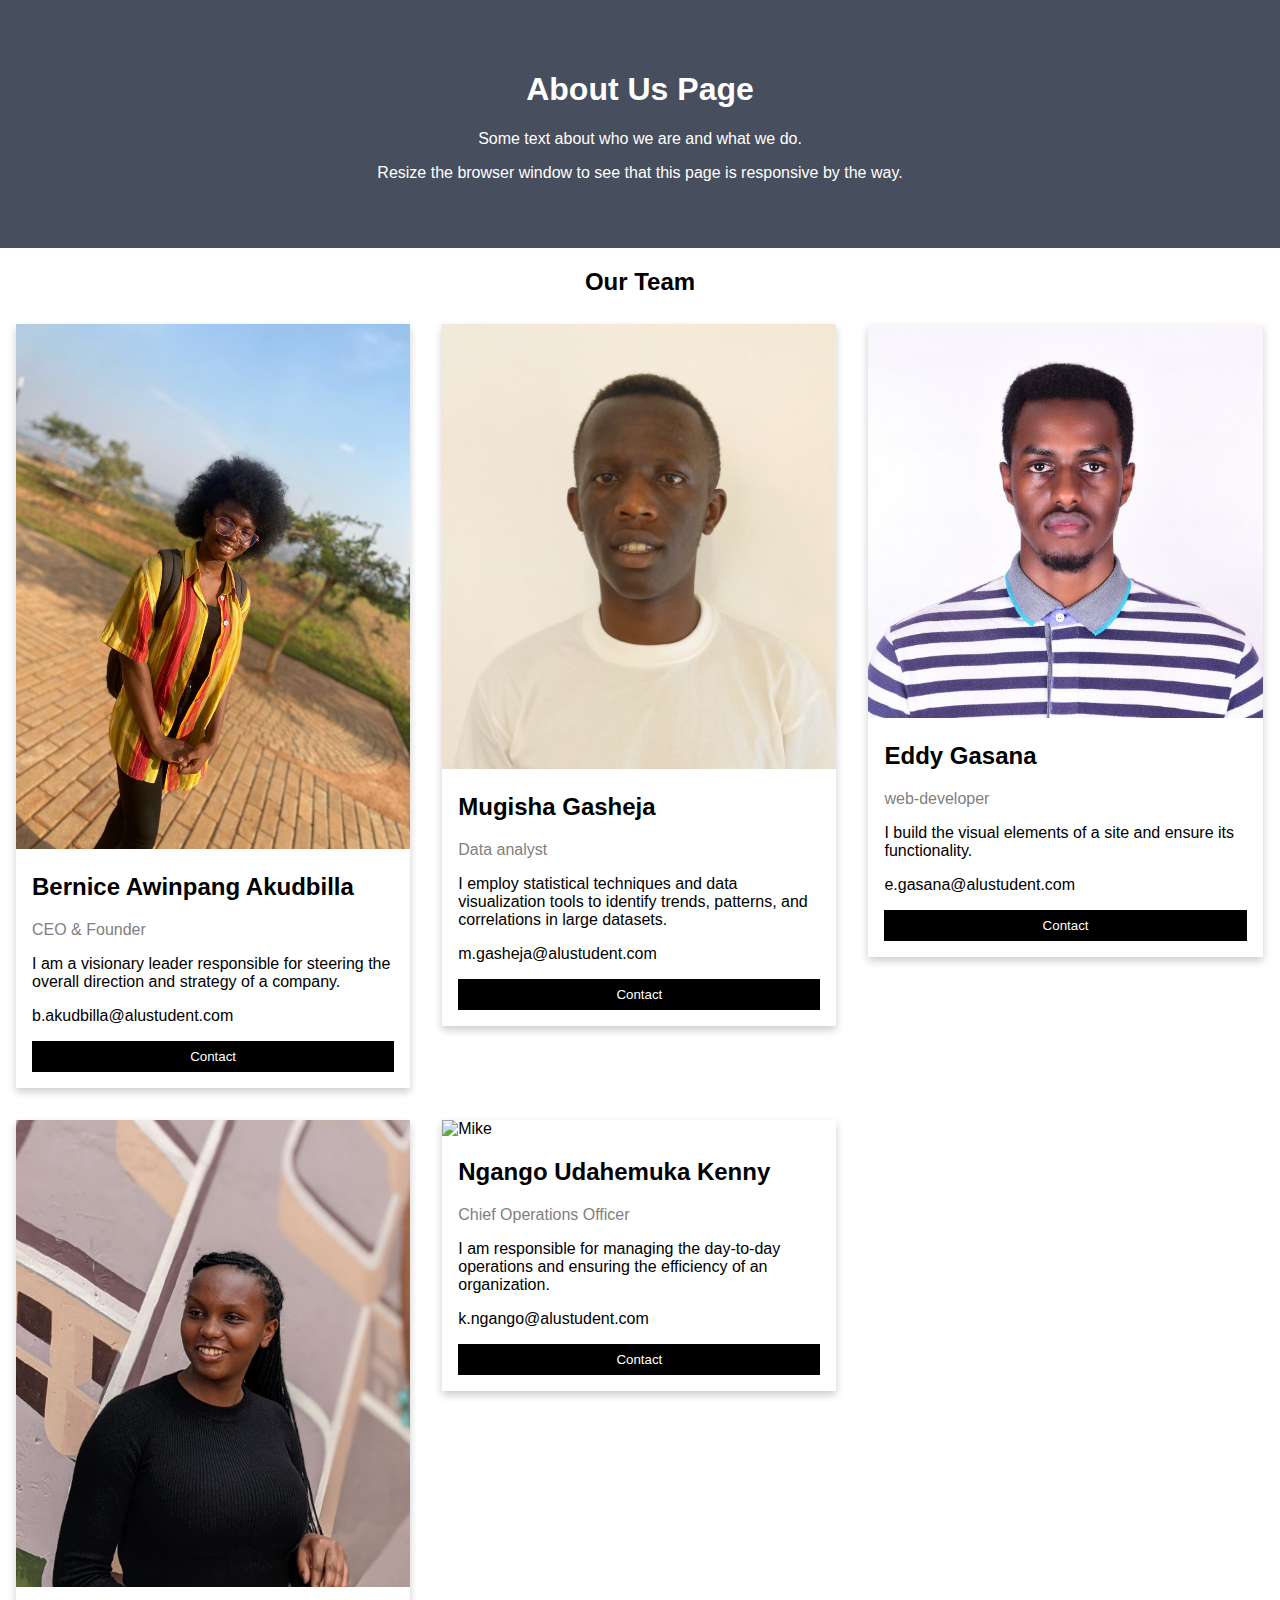
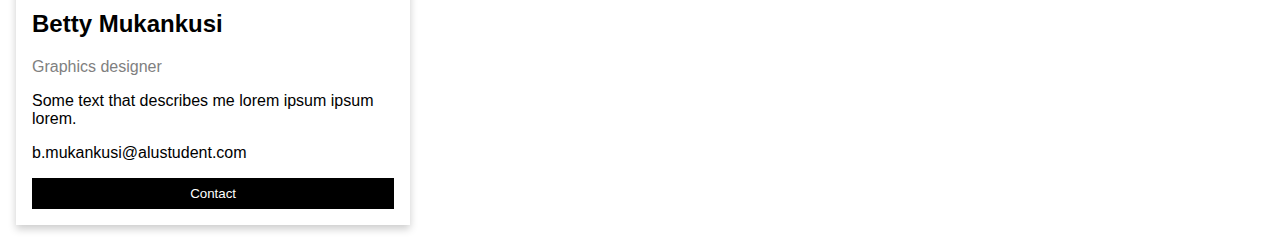
==== about_us.html @ ae8543d3 "Add files via upload" ====
<!DOCTYPE html>
<html lang="en">
<head>
    <meta charset="UTF-8">
    <title>About Us</title>
    <link rel="stylesheet" href="about_us.css">
</head>
<body>
<div class="about-section">
  <h1>About Us Page</h1>
  <p>Some text about who we are and what we do.</p>
  <p>Resize the browser window to see that this page is responsive by the way.</p>
</div>

<h2 style="text-align:center">Our Team</h2>
<div class="row">
  <div class="column">
    <div class="card">
      <img src="images/Bernice.jpeg" alt="Bernice" style="width:100%">
      <div class="container">
        <h2>Bernice Awinpang Akudbilla</h2>
        <p class="title">CEO & Founder</p>
        <p>I am a visionary leader responsible for steering the overall direction and strategy of a company.</p>
        <p>b.akudbilla@alustudent.com</p>
        <p><button class="button">Contact</button></p>
      </div>
    </div>
  </div>

  <div class="column">
    <div class="card">
      <img src="images/Mugisha.jpeg" alt="Mike" style="width:100%">
      <div class="container">
        <h2>Mugisha Gasheja</h2>
        <p class="title">Data analyst</p>
        <p>I employ statistical techniques and data visualization tools to identify trends, patterns, and correlations in large datasets.</p>
        <p>m.gasheja@alustudent.com</p>
        <p><button class="button">Contact</button></p>
      </div>
    </div>
  </div>

  <div class="column">
    <div class="card">
      <img src="images/Eddy.jpeg" alt="John" style="width:100%">
      <div class="container">
        <h2>Eddy Gasana</h2>
        <p class="title">web-developer</p>
        <p>I build the visual elements of a site and ensure its functionality.</p>
        <p>e.gasana@alustudent.com</p>
        <p><button class="button">Contact</button></p>
      </div>
    </div>
  </div>
</div>
<div class="row">
  <div class="column">
    <div class="card">
      <img src="images/Betty.jpeg" alt="Betty" style="width:100%">
      <div class="container">
        <h2>Betty Mukankusi </h2>
        <p class="title">Graphics designer</p>
        <p>Some text that describes me lorem ipsum ipsum lorem.</p>
        <p>b.mukankusi@alustudent.com</p>
        <p><button class="button">Contact</button></p>
      </div>
    </div>
  </div>

  <div class="column">
    <div class="card">
      <img src="images/Kenny.jpeg" alt="Mike" style="width:100%">
      <div class="container">
        <h2>Ngango Udahemuka Kenny</h2>
        <p class="title">Chief Operations Officer </p>
        <p> I am responsible for managing the day-to-day operations and ensuring the efficiency of an organization.</p>
        <p>k.ngango@alustudent.com</p>
        <p><button class="button">Contact</button></p>
      </div>
    </div>
  </div>
</div>
</body>
</html>
---- about_us.css ----
body {
    font-family: Arial, Helvetica, sans-serif;
    margin: 0;
  }
  
  html {
    box-sizing: border-box;
  }
  
  *, *:before, *:after {
    box-sizing: inherit;
  }
  
  .column {
    float: left;
    width: 33.3%;
    margin-bottom: 16px;
    padding: 0 8px;
  }
  
  .card {
    box-shadow: 0 4px 8px 0 rgba(0, 0, 0, 0.2);
    margin: 8px;
  }
  
  .about-section {
    padding: 50px;
    text-align: center;
    background-color: #474e5d;
    color: white;
  }
  
  .container {
    padding: 0 16px;
  }
  
  .container::after, .row::after {
    content: "";
    clear: both;
    display: table;
  }
  
  .title {
    color: grey;
  }
  
  .button {
    border: none;
    outline: 0;
    display: inline-block;
    padding: 8px;
    color: white;
    background-color: #000;
    text-align: center;
    cursor: pointer;
    width: 100%;
  }
  
  .button:hover {
    background-color: #555;
  }
  
  @media screen and (max-width: 650px) {
    .column {
      width: 100%;
      display: block;
    }
  }
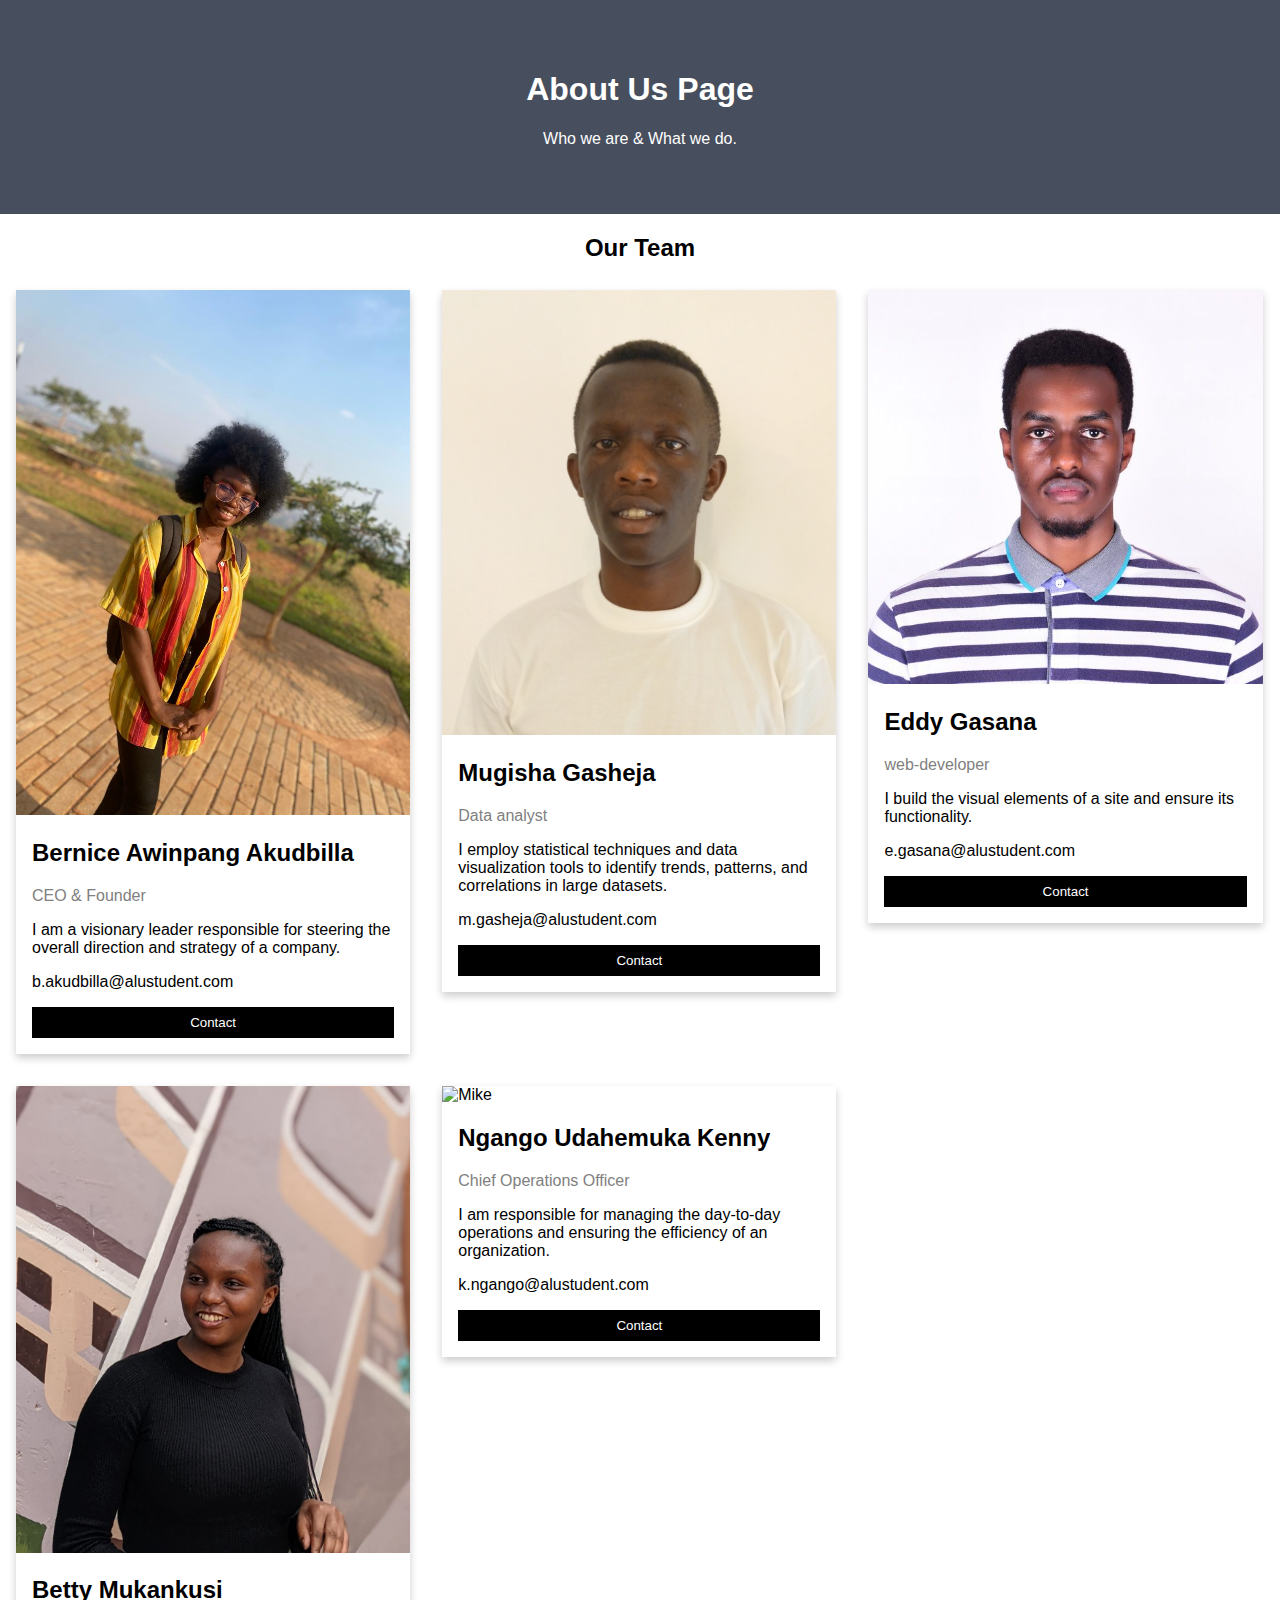
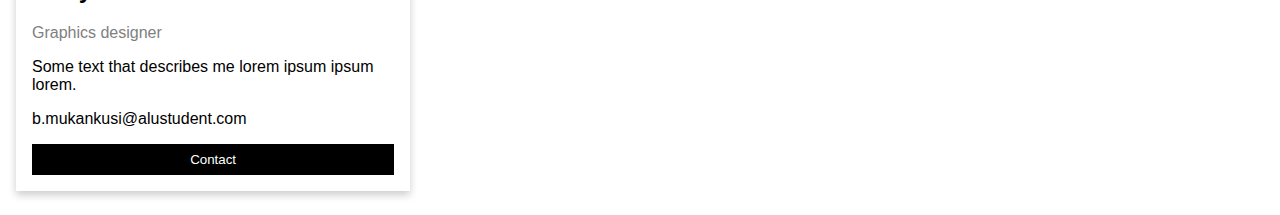
==== commit 01b7201b: "Update about_us.html" ====
--- a/about_us.html
+++ b/about_us.html
@@ -8,8 +8,7 @@
 <body>
 <div class="about-section">
   <h1>About Us Page</h1>
-  <p>Some text about who we are and what we do.</p>
-  <p>Resize the browser window to see that this page is responsive by the way.</p>
+  <p>Who we are & What we do.</p>
 </div>
 
 <h2 style="text-align:center">Our Team</h2>
@@ -81,4 +80,4 @@
   </div>
 </div>
 </body>
-</html>+</html>
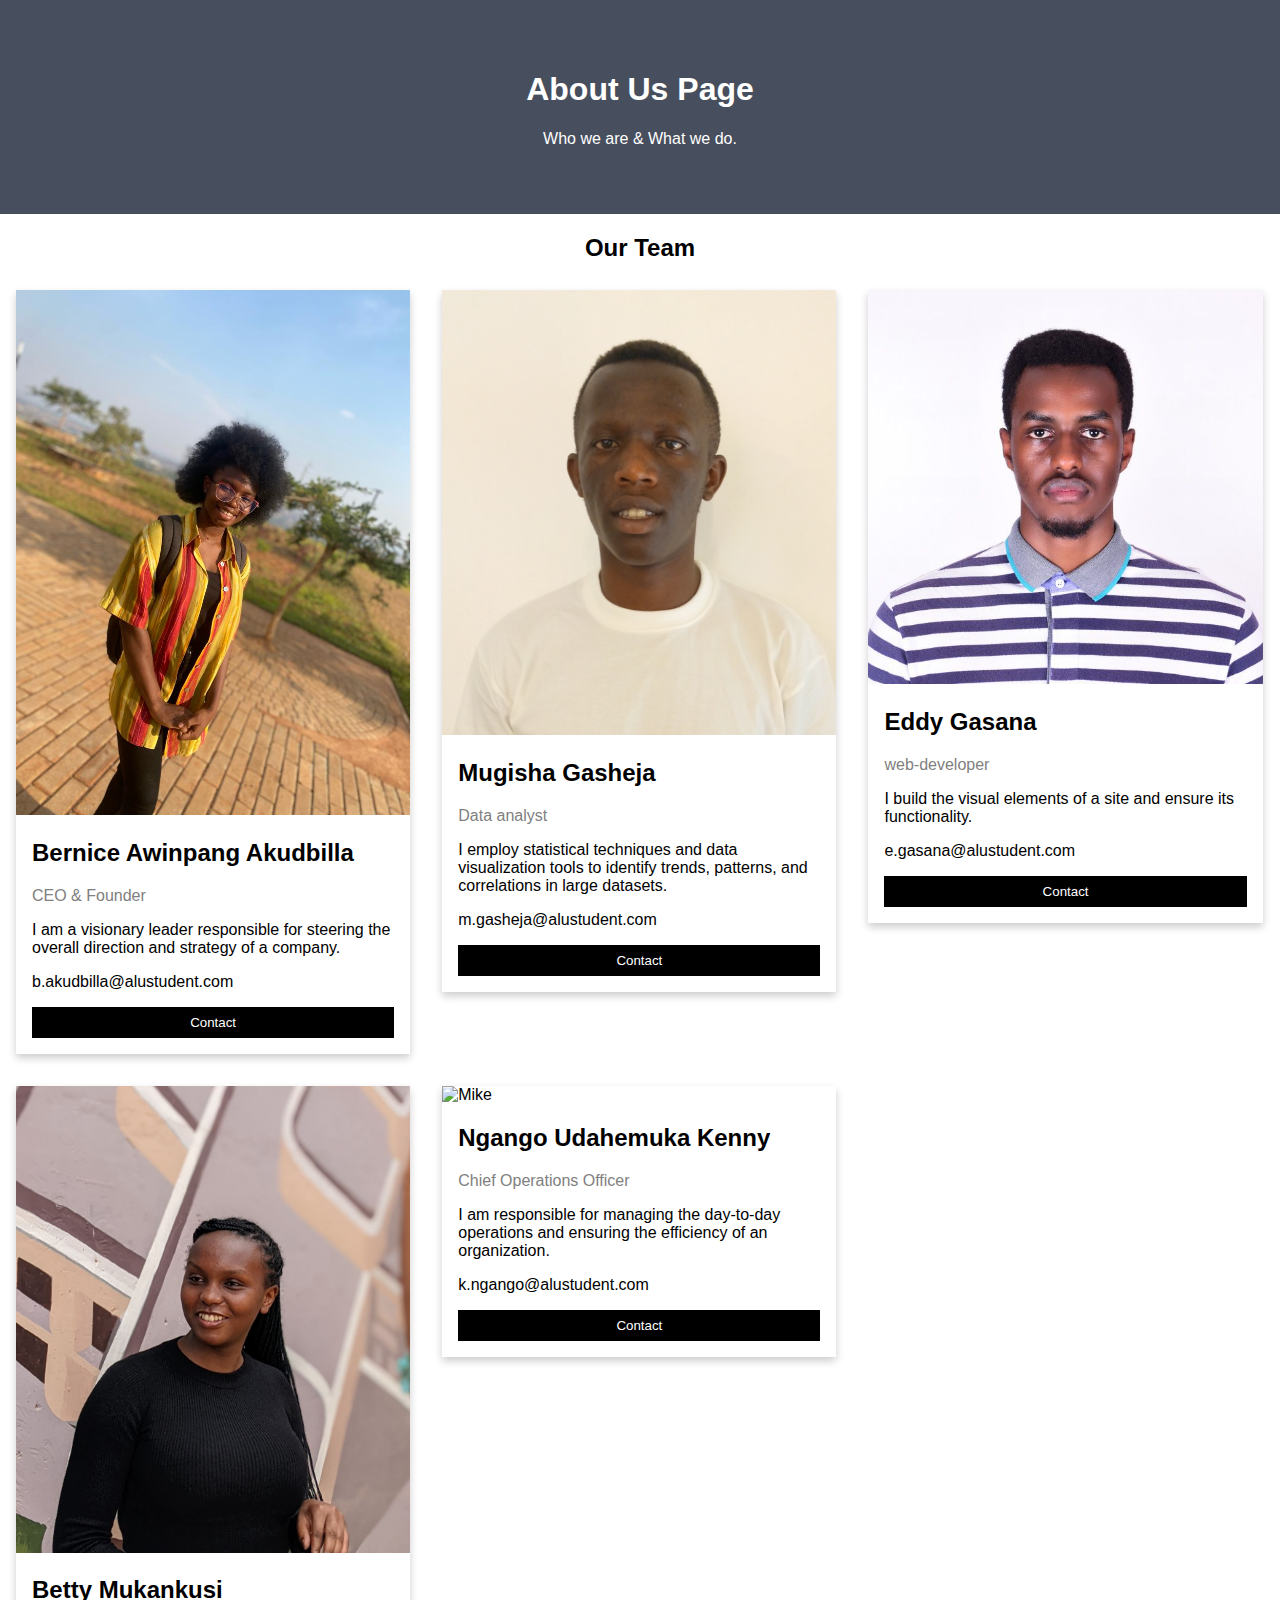
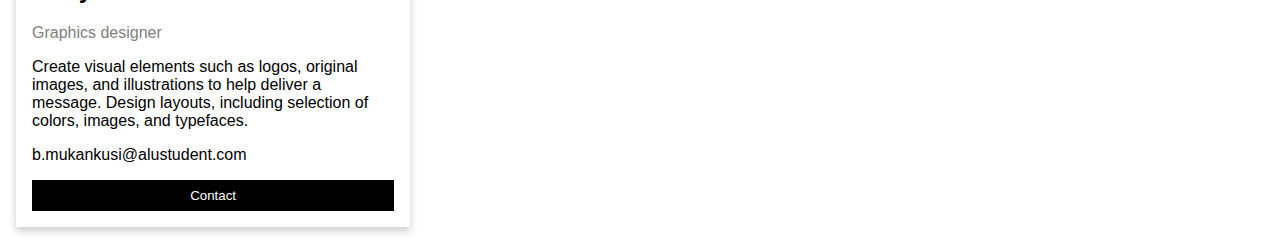
==== commit f3535ca1: "Final" ====
--- a/about_us.html
+++ b/about_us.html
@@ -59,7 +59,7 @@
       <div class="container">
         <h2>Betty Mukankusi </h2>
         <p class="title">Graphics designer</p>
-        <p>Some text that describes me lorem ipsum ipsum lorem.</p>
+        <p>Create visual elements such as logos, original images, and illustrations to help deliver a message. Design layouts, including selection of colors, images, and typefaces.</p>
         <p>b.mukankusi@alustudent.com</p>
         <p><button class="button">Contact</button></p>
       </div>
